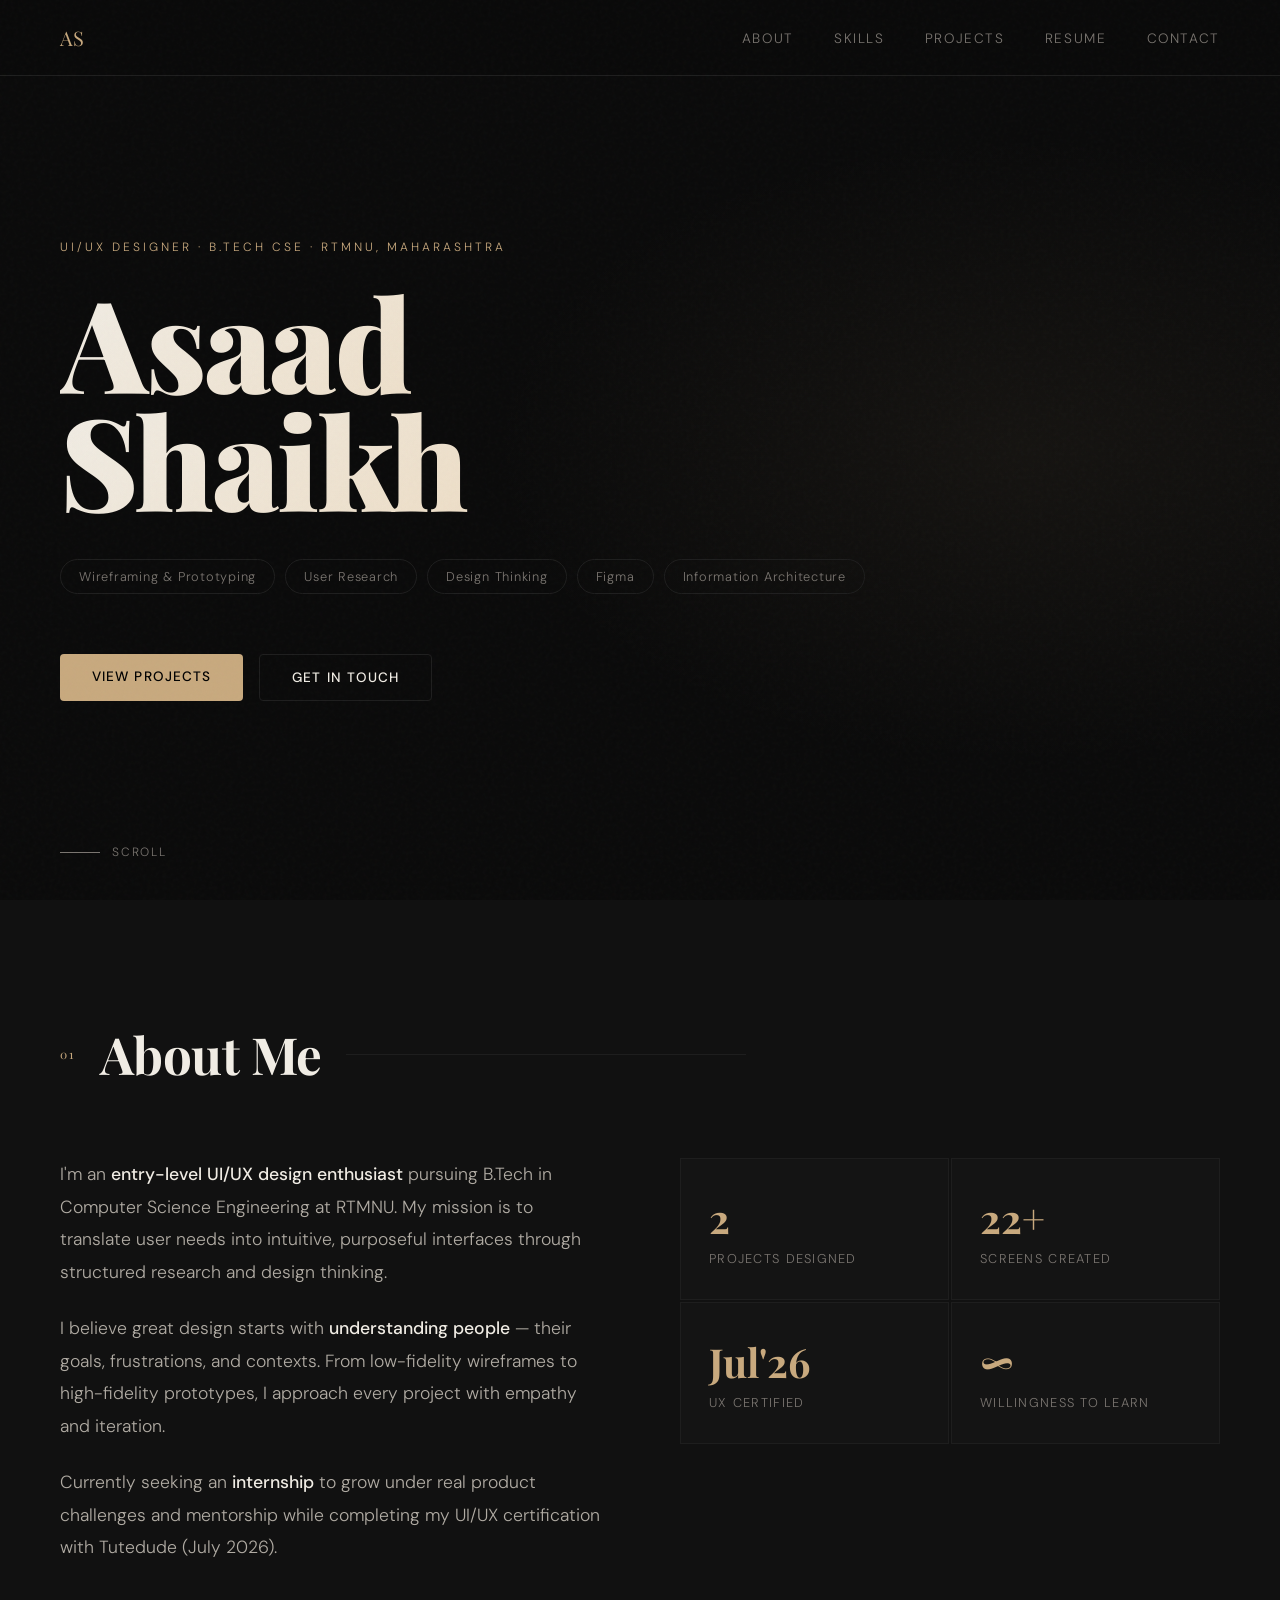
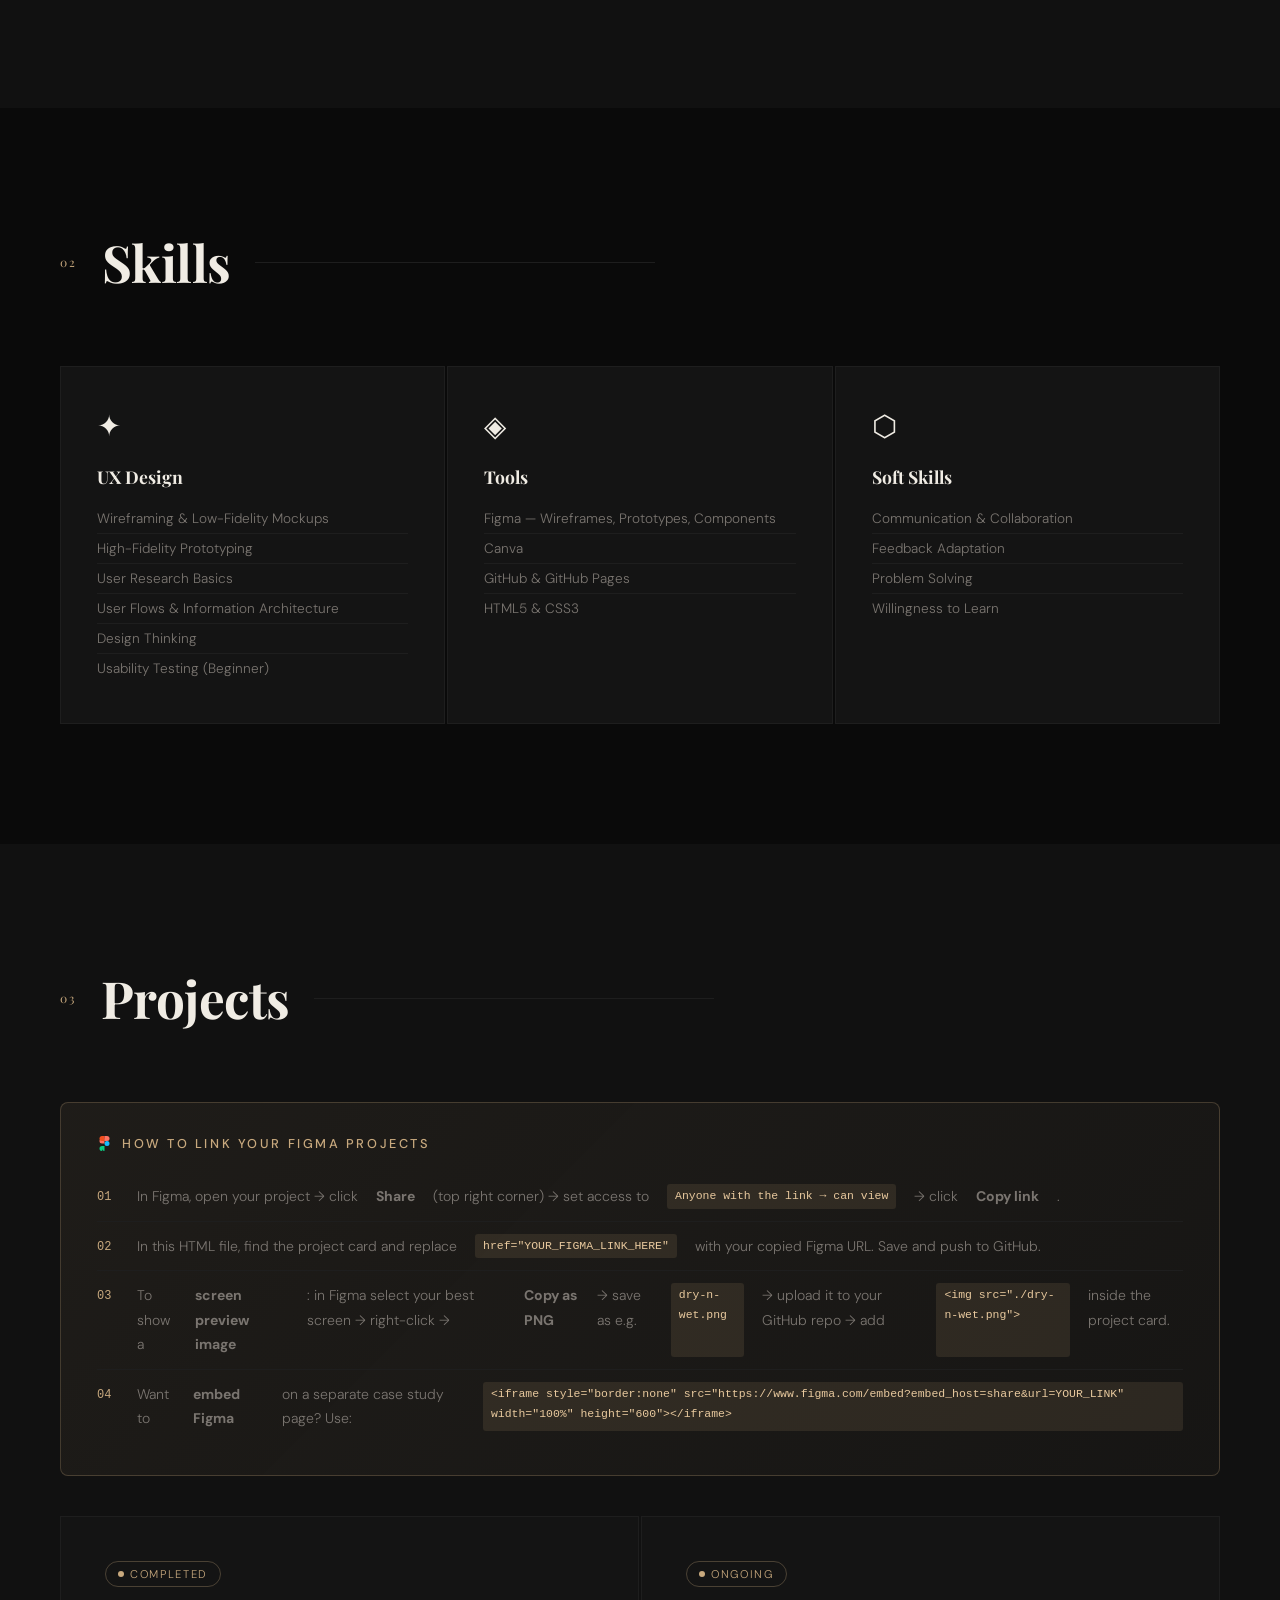
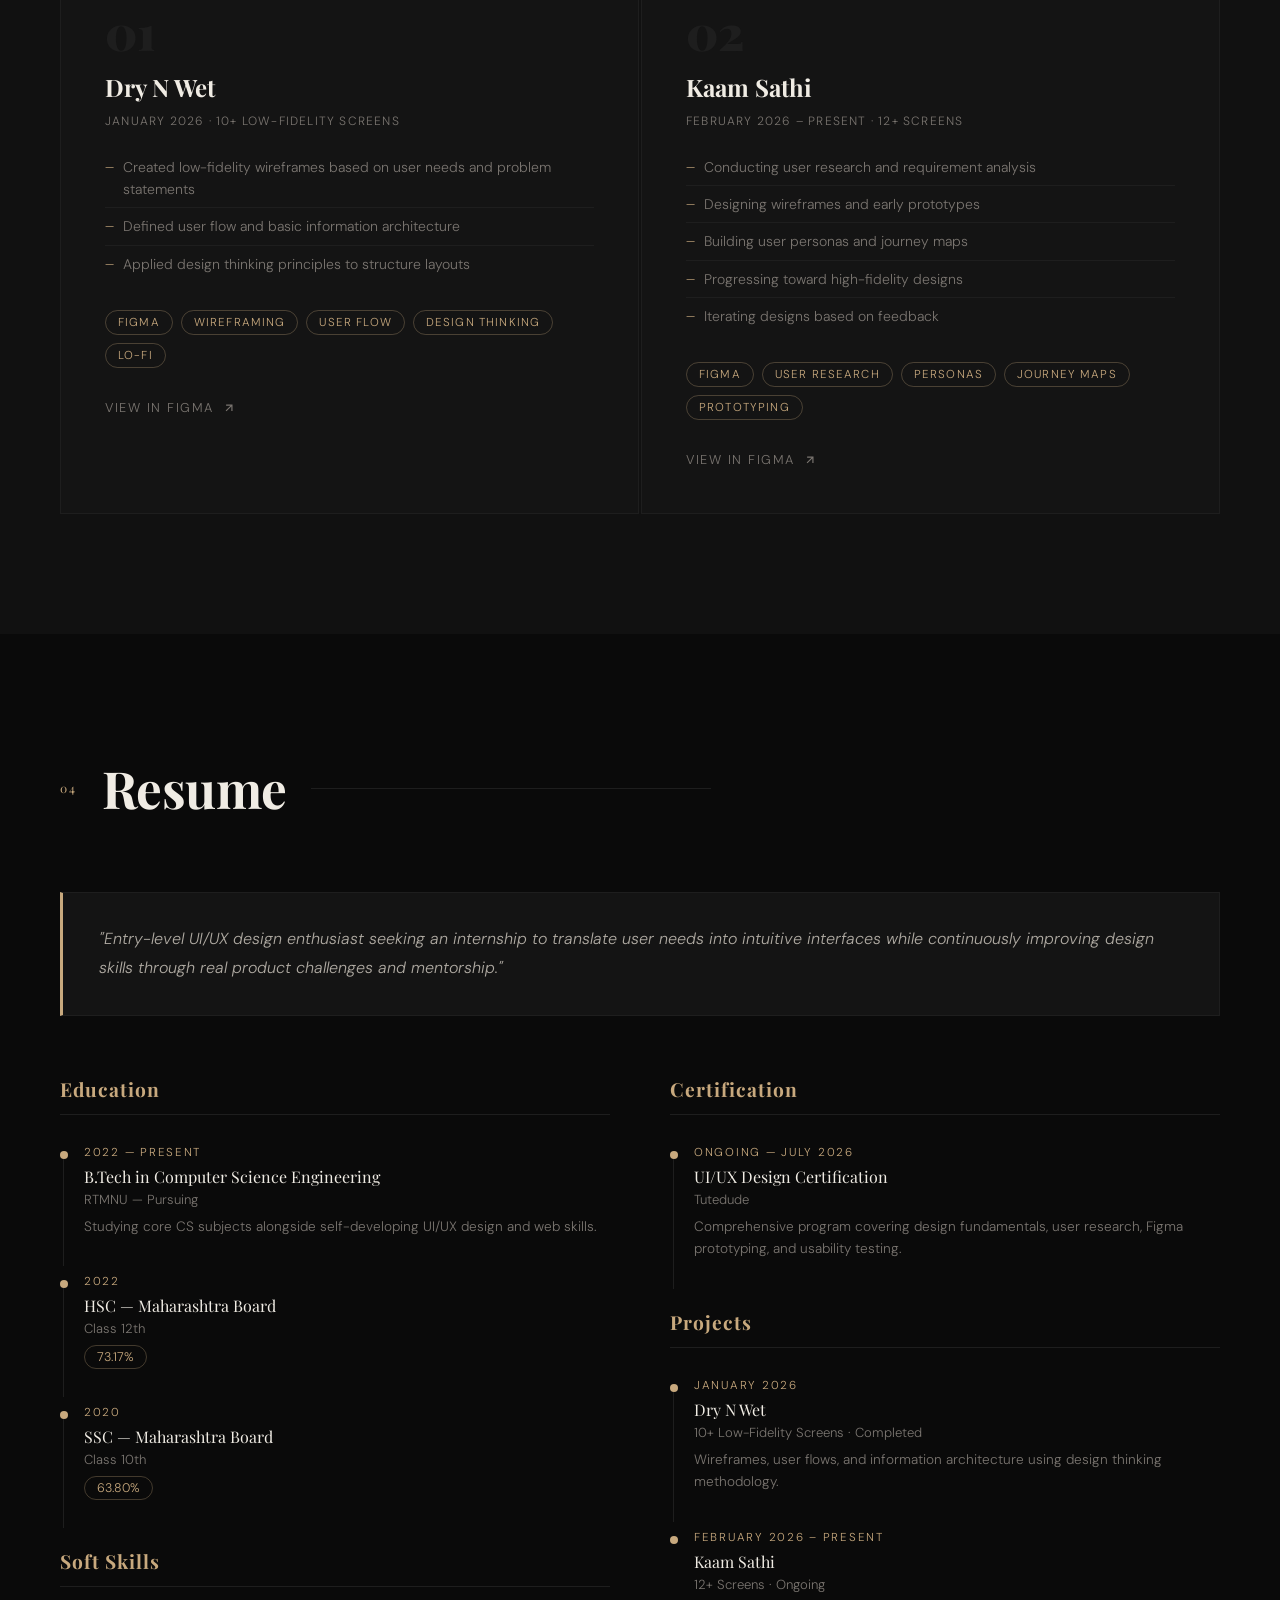
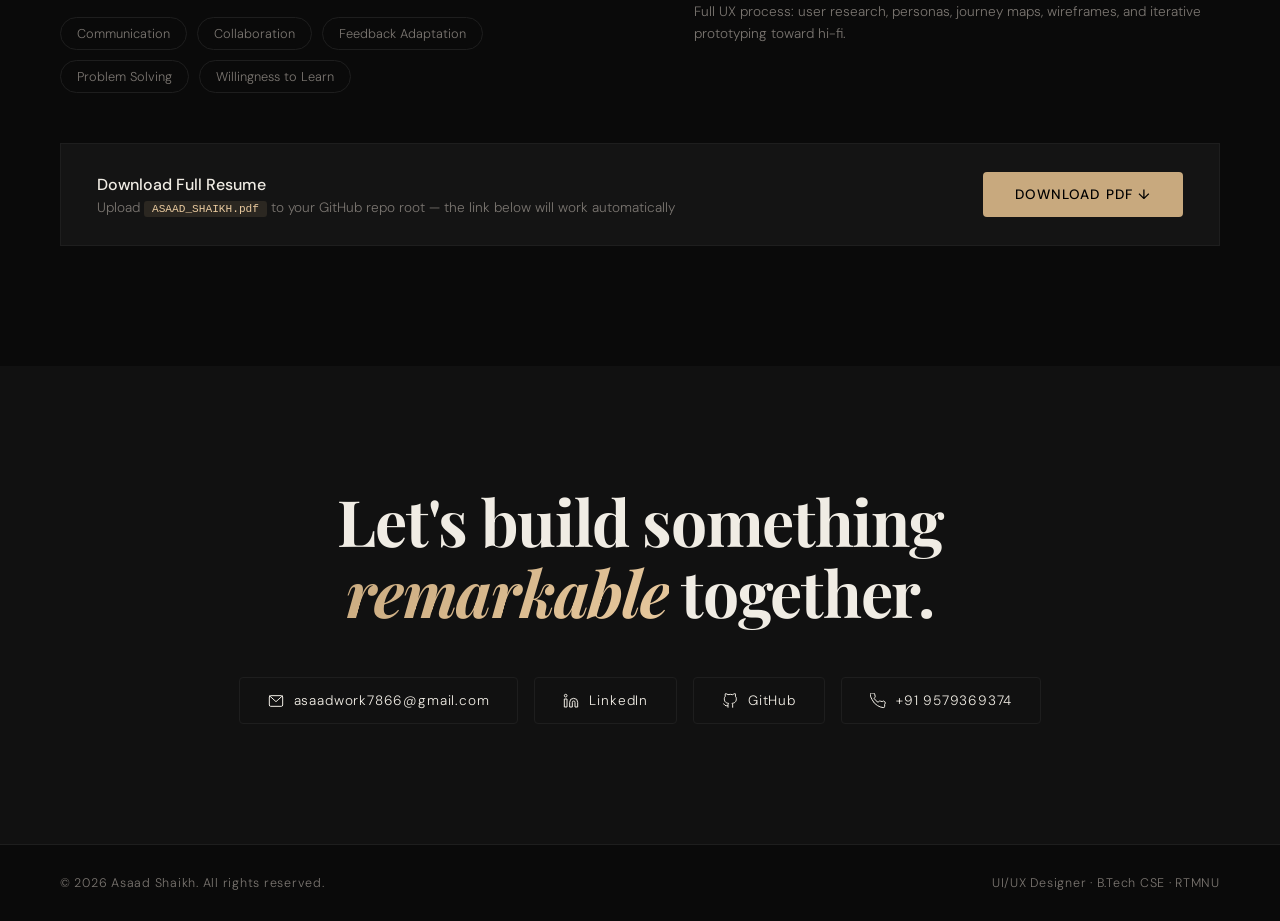
==== index.html @ cdf730a7 "Add files via upload" ====
<!DOCTYPE html>
<html lang="en">
<head>
<meta charset="UTF-8">
<meta name="viewport" content="width=device-width, initial-scale=1.0">
<title>Asaad Shaikh — UI/UX Designer</title>
<link href="https://fonts.googleapis.com/css2?family=Playfair+Display:wght@400;700;900&family=DM+Sans:wght@300;400;500&display=swap" rel="stylesheet">
<style>
  :root {
    --bg: #0a0a0a;
    --surface: #111111;
    --border: #1e1e1e;
    --accent: #c8a97e;
    --accent2: #e8c99e;
    --text: #f0ece4;
    --muted: #7a7570;
    --card: #141414;
  }
  *, *::before, *::after { margin: 0; padding: 0; box-sizing: border-box; }
  html { scroll-behavior: smooth; }
  body { background: var(--bg); color: var(--text); font-family: 'DM Sans', sans-serif; font-weight: 300; overflow-x: hidden; }
  body::before { content: ''; position: fixed; inset: 0; background-image: url("data:image/svg+xml,%3Csvg viewBox='0 0 256 256' xmlns='http://www.w3.org/2000/svg'%3E%3Cfilter id='noise'%3E%3CfeTurbulence type='fractalNoise' baseFrequency='0.9' numOctaves='4' stitchTiles='stitch'/%3E%3C/filter%3E%3Crect width='100%25' height='100%25' filter='url(%23noise)' opacity='0.04'/%3E%3C/svg%3E"); pointer-events: none; z-index: 9999; opacity: 0.6; }

  nav { position: fixed; top: 0; width: 100%; z-index: 100; padding: 24px 60px; display: flex; justify-content: space-between; align-items: center; background: rgba(10,10,10,0.85); backdrop-filter: blur(20px); border-bottom: 1px solid var(--border); }
  .logo { font-family: 'Playfair Display', serif; font-size: 1.25rem; letter-spacing: 0.02em; color: var(--accent); }
  .nav-links { display: flex; gap: 40px; list-style: none; }
  .nav-links a { color: var(--muted); text-decoration: none; font-size: 0.85rem; letter-spacing: 0.12em; text-transform: uppercase; transition: color 0.3s; }
  .nav-links a:hover { color: var(--accent); }

  #hero { min-height: 100vh; display: flex; flex-direction: column; justify-content: center; padding: 120px 60px 80px; position: relative; overflow: hidden; }
  .hero-bg { position: absolute; inset: 0; background: radial-gradient(ellipse 60% 50% at 80% 50%, rgba(200,169,126,0.06) 0%, transparent 70%); }
  .hero-label { font-size: 0.75rem; letter-spacing: 0.25em; text-transform: uppercase; color: var(--accent); margin-bottom: 28px; opacity: 0; animation: fadeUp 0.8s 0.2s forwards; }
  .hero-name { font-family: 'Playfair Display', serif; font-size: clamp(4rem, 10vw, 9rem); font-weight: 900; line-height: 0.92; letter-spacing: -0.02em; margin-bottom: 40px; opacity: 0; animation: fadeUp 0.8s 0.4s forwards; }
  .hero-name span { display: block; background: linear-gradient(135deg, var(--text) 0%, var(--accent2) 100%); -webkit-background-clip: text; -webkit-text-fill-color: transparent; }
  .hero-roles { display: flex; flex-wrap: wrap; gap: 10px; margin-bottom: 60px; opacity: 0; animation: fadeUp 0.8s 0.6s forwards; }
  .role-tag { padding: 8px 18px; border: 1px solid var(--border); border-radius: 100px; font-size: 0.8rem; letter-spacing: 0.06em; color: var(--muted); transition: all 0.3s; cursor: default; }
  .role-tag:hover { border-color: var(--accent); color: var(--accent); }
  .hero-cta { display: flex; gap: 16px; flex-wrap: wrap; opacity: 0; animation: fadeUp 0.8s 0.8s forwards; }
  .btn-primary { padding: 14px 32px; background: var(--accent); color: #000; border: none; border-radius: 4px; font-family: 'DM Sans', sans-serif; font-size: 0.85rem; font-weight: 500; letter-spacing: 0.08em; text-transform: uppercase; text-decoration: none; cursor: pointer; transition: all 0.3s; display: inline-block; }
  .btn-primary:hover { background: var(--accent2); transform: translateY(-2px); }
  .btn-ghost { padding: 14px 32px; background: transparent; color: var(--text); border: 1px solid var(--border); border-radius: 4px; font-family: 'DM Sans', sans-serif; font-size: 0.85rem; font-weight: 500; letter-spacing: 0.08em; text-transform: uppercase; text-decoration: none; cursor: pointer; transition: all 0.3s; display: inline-block; }
  .btn-ghost:hover { border-color: var(--accent); color: var(--accent); transform: translateY(-2px); }
  .hero-scroll { position: absolute; bottom: 40px; left: 60px; display: flex; align-items: center; gap: 12px; font-size: 0.75rem; letter-spacing: 0.15em; text-transform: uppercase; color: var(--muted); opacity: 0; animation: fadeUp 0.8s 1.2s forwards; }
  .scroll-line { width: 40px; height: 1px; background: var(--muted); animation: expand 2s 1.5s infinite; }

  section { padding: 120px 60px; }
  .section-header { display: flex; align-items: center; gap: 24px; margin-bottom: 70px; }
  .section-num { font-family: 'Playfair Display', serif; font-size: 0.75rem; color: var(--accent); letter-spacing: 0.2em; }
  .section-title { font-family: 'Playfair Display', serif; font-size: clamp(2rem, 4vw, 3.5rem); font-weight: 700; letter-spacing: -0.01em; }
  .section-line { flex: 1; height: 1px; background: var(--border); max-width: 400px; }

  #about { background: var(--surface); }
  .about-grid { display: grid; grid-template-columns: 1fr 1fr; gap: 80px; align-items: start; }
  .about-text p { font-size: 1.1rem; line-height: 1.85; color: #b0aba3; margin-bottom: 24px; }
  .about-text p strong { color: var(--text); font-weight: 500; }
  .about-stats { display: grid; grid-template-columns: 1fr 1fr; gap: 2px; }
  .stat-card { background: var(--card); border: 1px solid var(--border); padding: 32px 28px; transition: border-color 0.3s; }
  .stat-card:hover { border-color: var(--accent); }
  .stat-num { font-family: 'Playfair Display', serif; font-size: 2.5rem; color: var(--accent); font-weight: 700; }
  .stat-label { font-size: 0.8rem; color: var(--muted); letter-spacing: 0.1em; text-transform: uppercase; margin-top: 6px; }

  #skills { background: var(--bg); }
  .skills-grid { display: grid; grid-template-columns: repeat(3, 1fr); gap: 2px; }
  .skill-group { background: var(--card); border: 1px solid var(--border); padding: 40px 36px; transition: all 0.4s; position: relative; overflow: hidden; }
  .skill-group::before { content: ''; position: absolute; top: 0; left: 0; width: 3px; height: 0; background: var(--accent); transition: height 0.4s; }
  .skill-group:hover::before { height: 100%; }
  .skill-group:hover { transform: translateY(-4px); }
  .skill-icon { font-size: 1.8rem; margin-bottom: 20px; }
  .skill-group h3 { font-family: 'Playfair Display', serif; font-size: 1.1rem; margin-bottom: 16px; color: var(--text); }
  .skill-list { list-style: none; }
  .skill-list li { font-size: 0.85rem; color: var(--muted); padding: 6px 0; border-bottom: 1px solid var(--border); transition: color 0.3s; }
  .skill-list li:last-child { border-bottom: none; }
  .skill-group:hover .skill-list li { color: #9a9490; }

  #projects { background: var(--surface); }
  .projects-grid { display: grid; grid-template-columns: repeat(2, 1fr); gap: 2px; }
  .project-card { background: var(--card); border: 1px solid var(--border); padding: 44px; transition: all 0.4s; position: relative; }
  .project-card:hover { border-color: var(--accent); transform: translateY(-6px); }
  .project-badge { display: inline-flex; align-items: center; gap: 6px; font-size: 0.7rem; letter-spacing: 0.15em; text-transform: uppercase; color: var(--accent); border: 1px solid rgba(200,169,126,0.3); padding: 5px 12px; border-radius: 100px; margin-bottom: 20px; }
  .project-badge .dot { width: 6px; height: 6px; border-radius: 50%; background: var(--accent); }
  .project-badge.ongoing .dot { animation: pulse 1.5s infinite; }
  .project-num { font-family: 'Playfair Display', serif; font-size: 3rem; color: var(--border); font-weight: 900; line-height: 1; margin-bottom: 16px; transition: color 0.4s; }
  .project-card:hover .project-num { color: var(--accent); opacity: 0.25; }
  .project-card h3 { font-family: 'Playfair Display', serif; font-size: 1.5rem; margin-bottom: 10px; }
  .project-date { font-size: 0.75rem; color: var(--muted); letter-spacing: 0.1em; margin-bottom: 20px; text-transform: uppercase; }
  .project-card ul { list-style: none; margin-bottom: 28px; }
  .project-card ul li { font-size: 0.875rem; color: var(--muted); padding: 7px 0 7px 18px; border-bottom: 1px solid var(--border); line-height: 1.6; position: relative; }
  .project-card ul li::before { content: '—'; position: absolute; left: 0; color: var(--accent); font-size: 0.7rem; top: 10px; }
  .project-card ul li:last-child { border-bottom: none; }
  .project-tags { display: flex; flex-wrap: wrap; gap: 8px; margin-bottom: 28px; }
  .tag { font-size: 0.72rem; letter-spacing: 0.1em; text-transform: uppercase; color: var(--accent); border: 1px solid rgba(200,169,126,0.3); padding: 4px 12px; border-radius: 100px; }
  .project-link { display: inline-flex; align-items: center; gap: 8px; font-size: 0.8rem; letter-spacing: 0.12em; text-transform: uppercase; color: var(--muted); text-decoration: none; transition: color 0.3s; }
  .project-link:hover { color: var(--accent); }
  .project-link:hover svg { transform: translateX(4px) translateY(-4px); }
  .project-link svg { transition: transform 0.3s; }

  /* FIGMA GUIDE */
  .figma-guide { background: linear-gradient(135deg, rgba(200,169,126,0.08), rgba(200,169,126,0.03)); border: 1px solid rgba(200,169,126,0.25); border-radius: 8px; padding: 32px 36px; margin-bottom: 40px; }
  .figma-guide-title { display: flex; align-items: center; gap: 10px; font-size: 0.8rem; letter-spacing: 0.2em; text-transform: uppercase; color: var(--accent); margin-bottom: 20px; font-weight: 500; }
  .figma-guide-steps { list-style: none; counter-reset: steps; }
  .figma-guide-steps li { counter-increment: steps; display: flex; gap: 18px; font-size: 0.875rem; color: var(--muted); line-height: 1.75; padding: 12px 0; border-bottom: 1px solid var(--border); }
  .figma-guide-steps li:last-child { border-bottom: none; }
  .figma-guide-steps li::before { content: "0" counter(steps); color: var(--accent); font-size: 0.75rem; font-weight: 500; min-width: 22px; padding-top: 3px; font-family: monospace; flex-shrink: 0; }
  code { background: rgba(200,169,126,0.12); color: var(--accent2); padding: 2px 8px; border-radius: 3px; font-size: 0.82em; font-family: monospace; }

  #resume { background: var(--bg); }
  .objective-box { background: var(--card); border: 1px solid var(--border); border-left: 3px solid var(--accent); padding: 32px 36px; margin-bottom: 60px; }
  .objective-box p { font-size: 1rem; color: #b0aba3; line-height: 1.8; font-style: italic; }
  .resume-container { display: grid; grid-template-columns: 1fr 1fr; gap: 60px; }
  .resume-col h3 { font-family: 'Playfair Display', serif; font-size: 1.2rem; color: var(--accent); margin-bottom: 30px; padding-bottom: 12px; border-bottom: 1px solid var(--border); letter-spacing: 0.05em; }
  .timeline-item { position: relative; padding-left: 24px; margin-bottom: 36px; }
  .timeline-item::before { content: ''; position: absolute; left: 0; top: 6px; width: 8px; height: 8px; border-radius: 50%; background: var(--accent); }
  .timeline-item::after { content: ''; position: absolute; left: 3px; top: 14px; width: 1px; height: calc(100% + 14px); background: var(--border); }
  .timeline-item:last-child::after { display: none; }
  .timeline-date { font-size: 0.72rem; letter-spacing: 0.15em; text-transform: uppercase; color: var(--accent); margin-bottom: 6px; }
  .timeline-title { font-family: 'Playfair Display', serif; font-size: 1rem; margin-bottom: 4px; }
  .timeline-sub { font-size: 0.82rem; color: var(--muted); margin-bottom: 8px; }
  .timeline-desc { font-size: 0.85rem; color: #7a7570; line-height: 1.65; }
  .timeline-pct { display: inline-block; font-size: 0.78rem; color: var(--accent); border: 1px solid rgba(200,169,126,0.3); padding: 3px 12px; border-radius: 100px; }
  .soft-skills { display: flex; flex-wrap: wrap; gap: 10px; margin-top: 20px; }
  .soft-pill { padding: 7px 16px; border: 1px solid var(--border); border-radius: 100px; font-size: 0.8rem; color: var(--muted); transition: all 0.3s; }
  .soft-pill:hover { border-color: var(--accent); color: var(--accent); }
  .resume-download { margin-top: 50px; padding: 28px 36px; background: var(--card); border: 1px solid var(--border); display: flex; align-items: center; justify-content: space-between; gap: 24px; transition: border-color 0.3s; }
  .resume-download:hover { border-color: var(--accent); }
  .resume-download p { font-size: 0.85rem; color: var(--muted); }
  .resume-download strong { display: block; font-size: 1rem; color: var(--text); margin-bottom: 4px; font-weight: 500; }

  #contact { background: var(--surface); text-align: center; padding: 120px 60px; }
  .contact-intro { font-family: 'Playfair Display', serif; font-size: clamp(2.5rem, 5vw, 5rem); font-weight: 700; line-height: 1.1; max-width: 800px; margin: 0 auto 50px; letter-spacing: -0.02em; }
  .contact-intro em { font-style: italic; background: linear-gradient(135deg, var(--accent), var(--accent2)); -webkit-background-clip: text; -webkit-text-fill-color: transparent; }
  .contact-links { display: flex; justify-content: center; gap: 16px; flex-wrap: wrap; }
  .contact-link { display: flex; align-items: center; gap: 10px; padding: 14px 28px; border: 1px solid var(--border); border-radius: 4px; color: var(--text); text-decoration: none; font-size: 0.85rem; letter-spacing: 0.06em; transition: all 0.3s; }
  .contact-link:hover { border-color: var(--accent); color: var(--accent); transform: translateY(-2px); }

  footer { padding: 30px 60px; border-top: 1px solid var(--border); display: flex; justify-content: space-between; align-items: center; font-size: 0.78rem; color: var(--muted); letter-spacing: 0.06em; }

  @keyframes fadeUp { from { opacity: 0; transform: translateY(30px); } to { opacity: 1; transform: translateY(0); } }
  @keyframes expand { 0%, 100% { width: 40px; } 50% { width: 70px; } }
  @keyframes pulse { 0%, 100% { opacity: 1; transform: scale(1); } 50% { opacity: 0.4; transform: scale(0.8); } }
  .reveal { opacity: 0; transform: translateY(40px); transition: opacity 0.7s ease, transform 0.7s ease; }
  .reveal.visible { opacity: 1; transform: translateY(0); }

  @media (max-width: 900px) {
    nav { padding: 20px 24px; } .nav-links { display: none; }
    section { padding: 80px 24px; } #hero { padding: 100px 24px 60px; }
    .about-grid, .resume-container { grid-template-columns: 1fr; gap: 40px; }
    .skills-grid, .projects-grid { grid-template-columns: 1fr; }
    footer { flex-direction: column; gap: 12px; text-align: center; }
    .hero-scroll { left: 24px; }
  }
</style>
</head>
<body>

<nav>
  <div class="logo">AS</div>
  <ul class="nav-links">
    <li><a href="#about">About</a></li>
    <li><a href="#skills">Skills</a></li>
    <li><a href="#projects">Projects</a></li>
    <li><a href="#resume">Resume</a></li>
    <li><a href="#contact">Contact</a></li>
  </ul>
</nav>

<section id="hero">
  <div class="hero-bg"></div>
  <div class="hero-label">UI/UX Designer · B.Tech CSE · RTMNU, Maharashtra</div>
  <h1 class="hero-name">
    <span>Asaad</span>
    <span>Shaikh</span>
  </h1>
  <div class="hero-roles">
    <span class="role-tag">Wireframing & Prototyping</span>
    <span class="role-tag">User Research</span>
    <span class="role-tag">Design Thinking</span>
    <span class="role-tag">Figma</span>
    <span class="role-tag">Information Architecture</span>
  </div>
  <div class="hero-cta">
    <a href="#projects" class="btn-primary">View Projects</a>
    <a href="#contact" class="btn-ghost">Get In Touch</a>
  </div>
  <div class="hero-scroll"><div class="scroll-line"></div><span>Scroll</span></div>
</section>

<section id="about">
  <div class="section-header reveal">
    <span class="section-num">01</span>
    <h2 class="section-title">About Me</h2>
    <div class="section-line"></div>
  </div>
  <div class="about-grid">
    <div class="about-text reveal">
      <p>I'm an <strong>entry-level UI/UX design enthusiast</strong> pursuing B.Tech in Computer Science Engineering at RTMNU. My mission is to translate user needs into intuitive, purposeful interfaces through structured research and design thinking.</p>
      <p>I believe great design starts with <strong>understanding people</strong> — their goals, frustrations, and contexts. From low-fidelity wireframes to high-fidelity prototypes, I approach every project with empathy and iteration.</p>
      <p>Currently seeking an <strong>internship</strong> to grow under real product challenges and mentorship while completing my UI/UX certification with Tutedude (July 2026).</p>
    </div>
    <div class="about-stats reveal">
      <div class="stat-card"><div class="stat-num">2</div><div class="stat-label">Projects Designed</div></div>
      <div class="stat-card"><div class="stat-num">22+</div><div class="stat-label">Screens Created</div></div>
      <div class="stat-card"><div class="stat-num">Jul'26</div><div class="stat-label">UX Certified</div></div>
      <div class="stat-card"><div class="stat-num">∞</div><div class="stat-label">Willingness to Learn</div></div>
    </div>
  </div>
</section>

<section id="skills">
  <div class="section-header reveal">
    <span class="section-num">02</span>
    <h2 class="section-title">Skills</h2>
    <div class="section-line"></div>
  </div>
  <div class="skills-grid">
    <div class="skill-group reveal">
      <div class="skill-icon">✦</div>
      <h3>UX Design</h3>
      <ul class="skill-list">
        <li>Wireframing & Low-Fidelity Mockups</li>
        <li>High-Fidelity Prototyping</li>
        <li>User Research Basics</li>
        <li>User Flows & Information Architecture</li>
        <li>Design Thinking</li>
        <li>Usability Testing (Beginner)</li>
      </ul>
    </div>
    <div class="skill-group reveal">
      <div class="skill-icon">◈</div>
      <h3>Tools</h3>
      <ul class="skill-list">
        <li>Figma — Wireframes, Prototypes, Components</li>
        <li>Canva</li>
        <li>GitHub & GitHub Pages</li>
        <li>HTML5 & CSS3</li>
      </ul>
    </div>
    <div class="skill-group reveal">
      <div class="skill-icon">⬡</div>
      <h3>Soft Skills</h3>
      <ul class="skill-list">
        <li>Communication & Collaboration</li>
        <li>Feedback Adaptation</li>
        <li>Problem Solving</li>
        <li>Willingness to Learn</li>
      </ul>
    </div>
  </div>
</section>

<section id="projects">
  <div class="section-header reveal">
    <span class="section-num">03</span>
    <h2 class="section-title">Projects</h2>
    <div class="section-line"></div>
  </div>

  <div class="figma-guide reveal">
    <div class="figma-guide-title">
      <svg width="15" height="15" viewBox="0 0 38 57" fill="none"><path d="M19 28.5A9.5 9.5 0 1028.5 19 9.5 9.5 0 0019 28.5z" fill="#1ABCFE"/><path d="M9.5 47.5A9.5 9.5 0 0019 57V38H9.5a9.5 9.5 0 000 19z" fill="#0ACF83"/><path d="M0 19a9.5 9.5 0 009.5 9.5H19V9.5H9.5A9.5 9.5 0 000 19z" fill="#FF7262"/><path d="M9.5 0A9.5 9.5 0 009.5 19H19V0H9.5z" fill="#F24E1E"/><path d="M19 0h9.5a9.5 9.5 0 010 19H19V0z" fill="#FF7262"/></svg>
      How to Link Your Figma Projects
    </div>
    <ol class="figma-guide-steps">
      <li>In Figma, open your project → click <strong>Share</strong> (top right corner) → set access to <code>Anyone with the link → can view</code> → click <strong>Copy link</strong>.</li>
      <li>In this HTML file, find the project card and replace <code>href="YOUR_FIGMA_LINK_HERE"</code> with your copied Figma URL. Save and push to GitHub.</li>
      <li>To show a <strong>screen preview image</strong>: in Figma select your best screen → right-click → <strong>Copy as PNG</strong> → save as e.g. <code>dry-n-wet.png</code> → upload it to your GitHub repo → add <code>&lt;img src="./dry-n-wet.png"&gt;</code> inside the project card.</li>
      <li>Want to <strong>embed Figma</strong> on a separate case study page? Use: <code>&lt;iframe style="border:none" src="https://www.figma.com/embed?embed_host=share&amp;url=YOUR_LINK" width="100%" height="600"&gt;&lt;/iframe&gt;</code></li>
    </ol>
  </div>

  <div class="projects-grid">
    <div class="project-card reveal">
      <div class="project-badge"><span class="dot"></span>Completed</div>
      <div class="project-num">01</div>
      <h3>Dry N Wet</h3>
      <div class="project-date">January 2026 · 10+ Low-Fidelity Screens</div>
      <ul>
        <li>Created low-fidelity wireframes based on user needs and problem statements</li>
        <li>Defined user flow and basic information architecture</li>
        <li>Applied design thinking principles to structure layouts</li>
      </ul>
      <div class="project-tags">
        <span class="tag">Figma</span>
        <span class="tag">Wireframing</span>
        <span class="tag">User Flow</span>
        <span class="tag">Design Thinking</span>
        <span class="tag">Lo-Fi</span>
      </div>
      <!-- 📌 STEP: Replace href below with your Figma share link -->
      <a href="YOUR_FIGMA_LINK_HERE" target="_blank" class="project-link">
        View in Figma
        <svg width="14" height="14" viewBox="0 0 24 24" fill="none" stroke="currentColor" stroke-width="2"><path d="M7 17L17 7M7 7h10v10"/></svg>
      </a>
    </div>

    <div class="project-card reveal">
      <div class="project-badge ongoing"><span class="dot"></span>Ongoing</div>
      <div class="project-num">02</div>
      <h3>Kaam Sathi</h3>
      <div class="project-date">February 2026 – Present · 12+ Screens</div>
      <ul>
        <li>Conducting user research and requirement analysis</li>
        <li>Designing wireframes and early prototypes</li>
        <li>Building user personas and journey maps</li>
        <li>Progressing toward high-fidelity designs</li>
        <li>Iterating designs based on feedback</li>
      </ul>
      <div class="project-tags">
        <span class="tag">Figma</span>
        <span class="tag">User Research</span>
        <span class="tag">Personas</span>
        <span class="tag">Journey Maps</span>
        <span class="tag">Prototyping</span>
      </div>
      <!-- 📌 STEP: Replace href below with your Figma share link -->
      <a href="YOUR_FIGMA_LINK_HERE" target="_blank" class="project-link">
        View in Figma
        <svg width="14" height="14" viewBox="0 0 24 24" fill="none" stroke="currentColor" stroke-width="2"><path d="M7 17L17 7M7 7h10v10"/></svg>
      </a>
    </div>
  </div>
</section>

<section id="resume">
  <div class="section-header reveal">
    <span class="section-num">04</span>
    <h2 class="section-title">Resume</h2>
    <div class="section-line"></div>
  </div>

  <div class="objective-box reveal">
    <p>"Entry-level UI/UX design enthusiast seeking an internship to translate user needs into intuitive interfaces while continuously improving design skills through real product challenges and mentorship."</p>
  </div>

  <div class="resume-container">
    <div class="resume-col reveal">
      <h3>Education</h3>
      <div class="timeline-item">
        <div class="timeline-date">2022 — Present</div>
        <div class="timeline-title">B.Tech in Computer Science Engineering</div>
        <div class="timeline-sub">RTMNU — Pursuing</div>
        <div class="timeline-desc">Studying core CS subjects alongside self-developing UI/UX design and web skills.</div>
      </div>
      <div class="timeline-item">
        <div class="timeline-date">2022</div>
        <div class="timeline-title">HSC — Maharashtra Board</div>
        <div class="timeline-sub">Class 12th</div>
        <span class="timeline-pct">73.17%</span>
      </div>
      <div class="timeline-item">
        <div class="timeline-date">2020</div>
        <div class="timeline-title">SSC — Maharashtra Board</div>
        <div class="timeline-sub">Class 10th</div>
        <span class="timeline-pct">63.80%</span>
      </div>

      <h3 style="margin-top:48px;">Soft Skills</h3>
      <div class="soft-skills">
        <span class="soft-pill">Communication</span>
        <span class="soft-pill">Collaboration</span>
        <span class="soft-pill">Feedback Adaptation</span>
        <span class="soft-pill">Problem Solving</span>
        <span class="soft-pill">Willingness to Learn</span>
      </div>
    </div>

    <div class="resume-col reveal">
      <h3>Certification</h3>
      <div class="timeline-item">
        <div class="timeline-date">Ongoing — July 2026</div>
        <div class="timeline-title">UI/UX Design Certification</div>
        <div class="timeline-sub">Tutedude</div>
        <div class="timeline-desc">Comprehensive program covering design fundamentals, user research, Figma prototyping, and usability testing.</div>
      </div>

      <h3 style="margin-top:48px;">Projects</h3>
      <div class="timeline-item">
        <div class="timeline-date">January 2026</div>
        <div class="timeline-title">Dry N Wet</div>
        <div class="timeline-sub">10+ Low-Fidelity Screens · Completed</div>
        <div class="timeline-desc">Wireframes, user flows, and information architecture using design thinking methodology.</div>
      </div>
      <div class="timeline-item">
        <div class="timeline-date">February 2026 – Present</div>
        <div class="timeline-title">Kaam Sathi</div>
        <div class="timeline-sub">12+ Screens · Ongoing</div>
        <div class="timeline-desc">Full UX process: user research, personas, journey maps, wireframes, and iterative prototyping toward hi-fi.</div>
      </div>
    </div>
  </div>

  <!-- 📌 Upload ASAAD_SHAIKH.pdf to your GitHub repo root folder, then this link will work automatically -->
  <div class="resume-download reveal">
    <div>
      <strong>Download Full Resume</strong>
      <p>Upload <code>ASAAD_SHAIKH.pdf</code> to your GitHub repo root — the link below will work automatically</p>
    </div>
    <a href="./ASAAD_SHAIKH.pdf" class="btn-primary" download>Download PDF ↓</a>
  </div>
</section>

<section id="contact">
  <h2 class="contact-intro reveal">Let's build something <em>remarkable</em> together.</h2>
  <div class="contact-links reveal">
    <a href="mailto:asaadwork7866@gmail.com" class="contact-link">
      <svg width="16" height="16" viewBox="0 0 24 24" fill="none" stroke="currentColor" stroke-width="1.5"><rect x="2" y="4" width="20" height="16" rx="2"/><polyline points="22,4 12,13 2,4"/></svg>
      asaadwork7866@gmail.com
    </a>
    <a href="https://www.linkedin.com/in/asaad-shaikh-71597124a/" target="_blank" class="contact-link">
      <svg width="16" height="16" viewBox="0 0 24 24" fill="none" stroke="currentColor" stroke-width="1.5"><path d="M16 8a6 6 0 016 6v7h-4v-7a2 2 0 00-2-2 2 2 0 00-2 2v7h-4v-7a6 6 0 016-6zM2 9h4v12H2z"/><circle cx="4" cy="4" r="2"/></svg>
      LinkedIn
    </a>
    <a href="https://github.com/Asaad56" target="_blank" class="contact-link">
      <svg width="16" height="16" viewBox="0 0 24 24" fill="none" stroke="currentColor" stroke-width="1.5"><path d="M9 19c-5 1.5-5-2.5-7-3m14 6v-3.87a3.37 3.37 0 00-.94-2.61c3.14-.35 6.44-1.54 6.44-7A5.44 5.44 0 0020 4.77 5.07 5.07 0 0019.91 1S18.73.65 16 2.48a13.38 13.38 0 00-7 0C6.27.65 5.09 1 5.09 1A5.07 5.07 0 005 4.77a5.44 5.44 0 00-1.5 3.78c0 5.42 3.3 6.61 6.44 7A3.37 3.37 0 009 18.13V22"/></svg>
      GitHub
    </a>
    <a href="tel:+919579369374" class="contact-link">
      <svg width="16" height="16" viewBox="0 0 24 24" fill="none" stroke="currentColor" stroke-width="1.5"><path d="M22 16.92v3a2 2 0 01-2.18 2 19.79 19.79 0 01-8.63-3.07A19.5 19.5 0 013.07 9.81 19.79 19.79 0 01.01 1.18 2 2 0 012 0h3a2 2 0 012 1.72c.127.96.361 1.903.7 2.81a2 2 0 01-.45 2.11L6.09 7.91a16 16 0 006 6l1.27-1.27a2 2 0 012.11-.45c.907.339 1.85.573 2.81.7A2 2 0 0122 16.92z"/></svg>
      +91 9579369374
    </a>
  </div>
</section>

<footer>
  <span>© 2026 Asaad Shaikh. All rights reserved.</span>
  <span>UI/UX Designer · B.Tech CSE · RTMNU</span>
</footer>

<script>
  const observer = new IntersectionObserver((entries) => {
    entries.forEach((entry, i) => {
      if (entry.isIntersecting) {
        setTimeout(() => entry.target.classList.add('visible'), i * 80);
        observer.unobserve(entry.target);
      }
    });
  }, { threshold: 0.1 });
  document.querySelectorAll('.reveal').forEach(el => observer.observe(el));

  const sections = document.querySelectorAll('section[id]');
  const navLinks = document.querySelectorAll('.nav-links a');
  window.addEventListener('scroll', () => {
    let current = '';
    sections.forEach(s => { if (window.scrollY >= s.offsetTop - 200) current = s.getAttribute('id'); });
    navLinks.forEach(a => { a.style.color = a.getAttribute('href') === '#' + current ? 'var(--accent)' : ''; });
  });
</script>
</body>
</html>
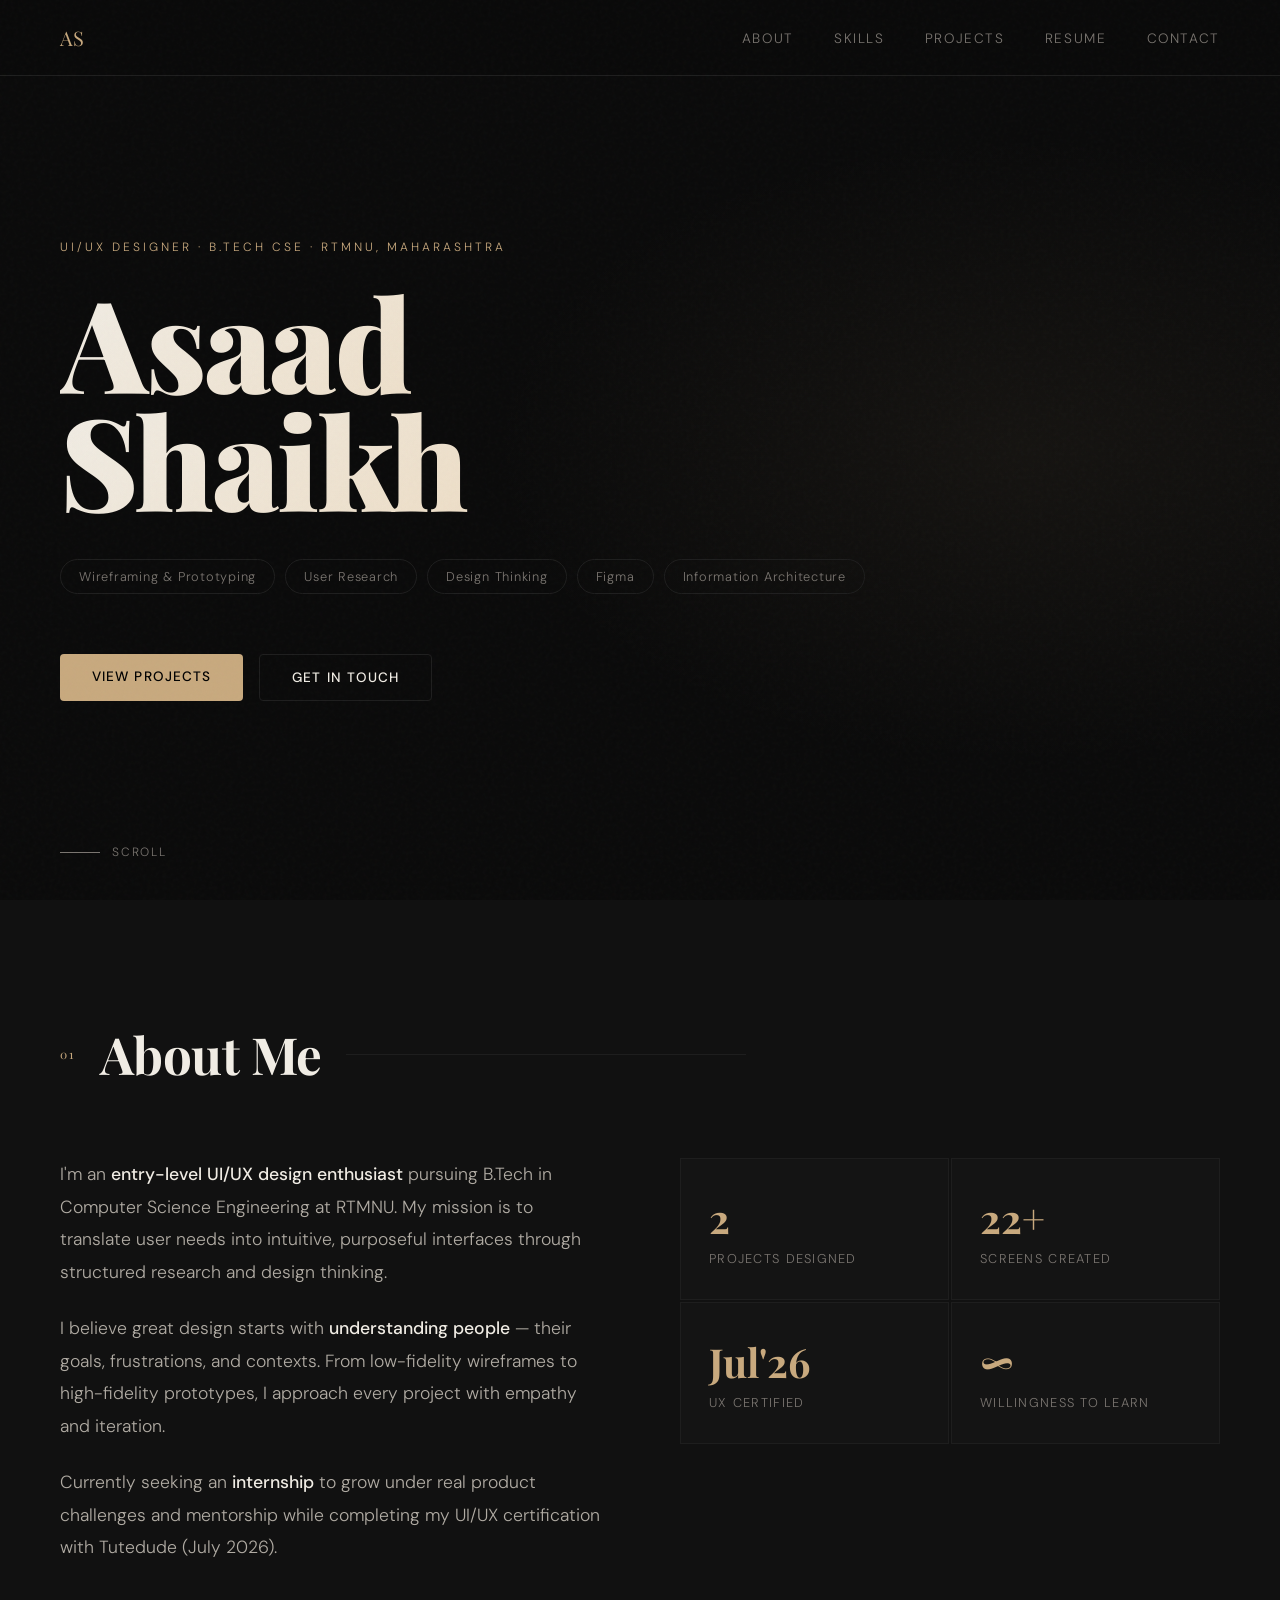
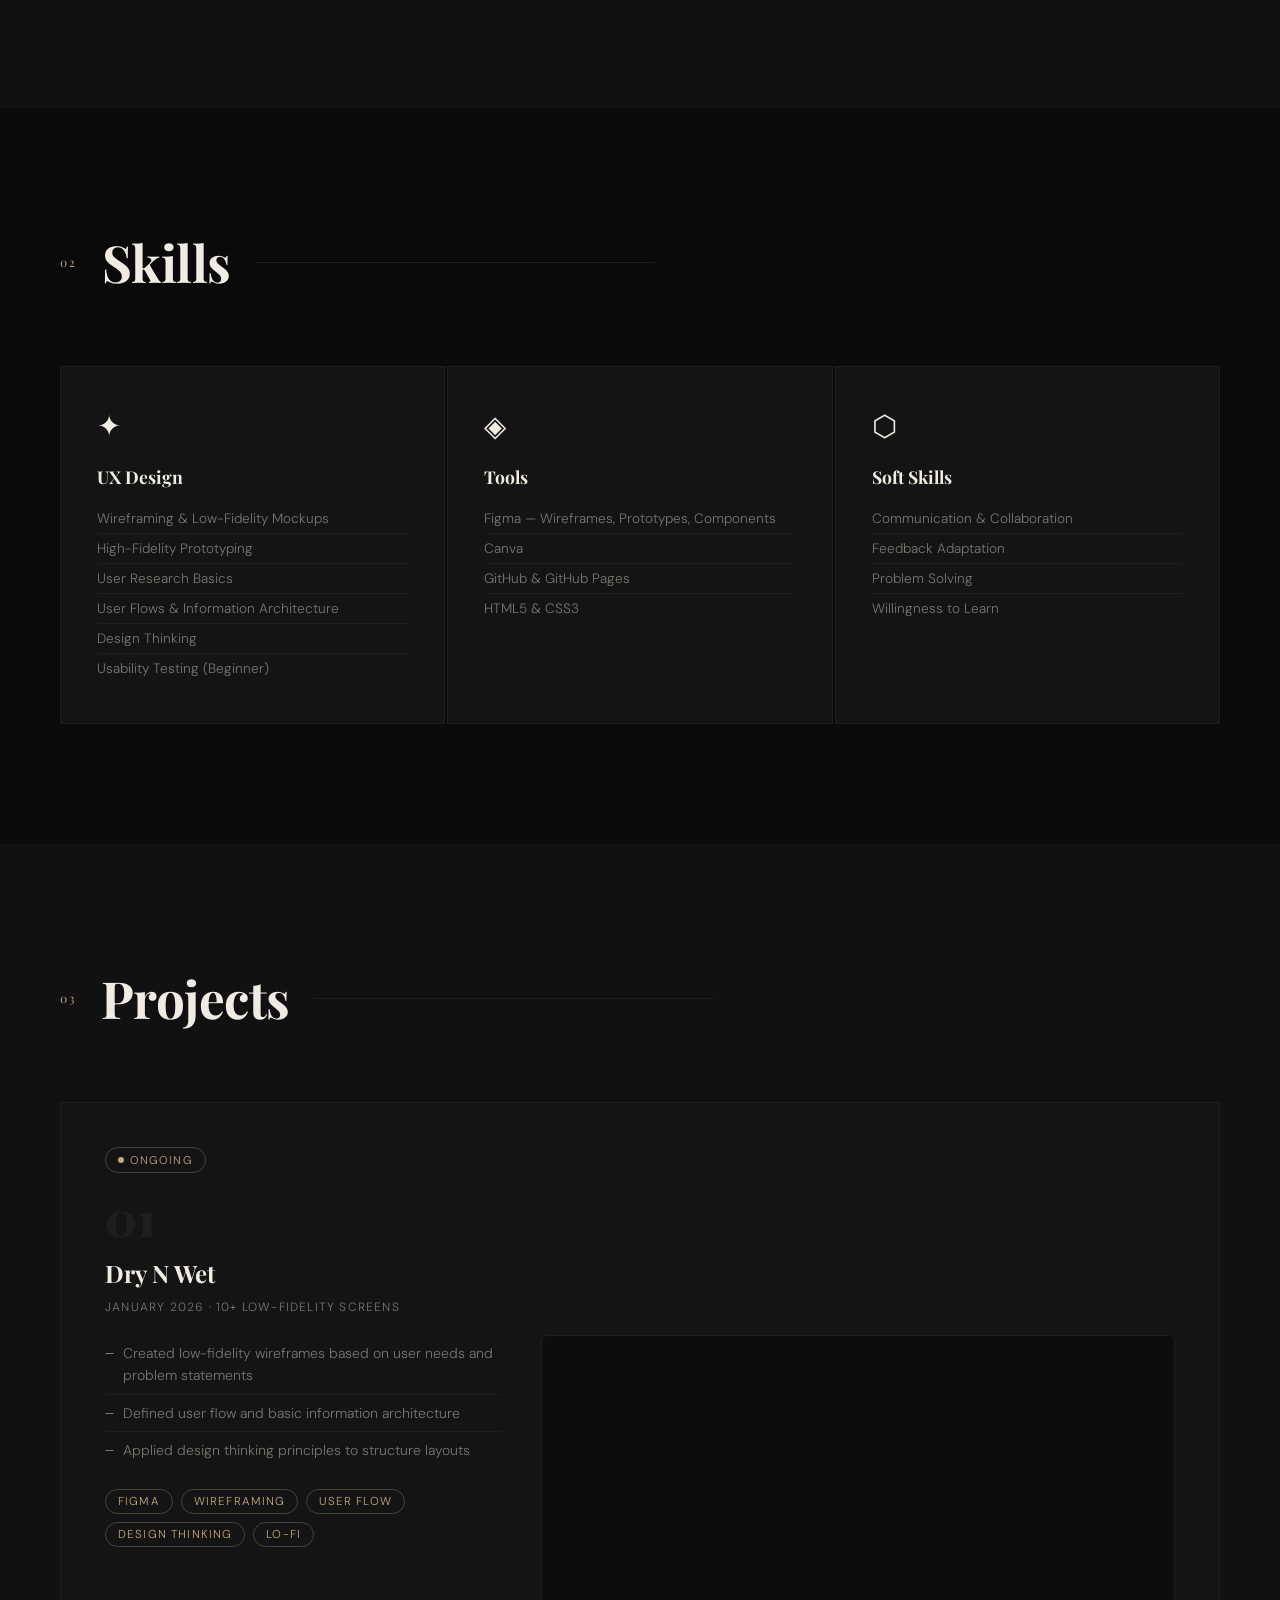
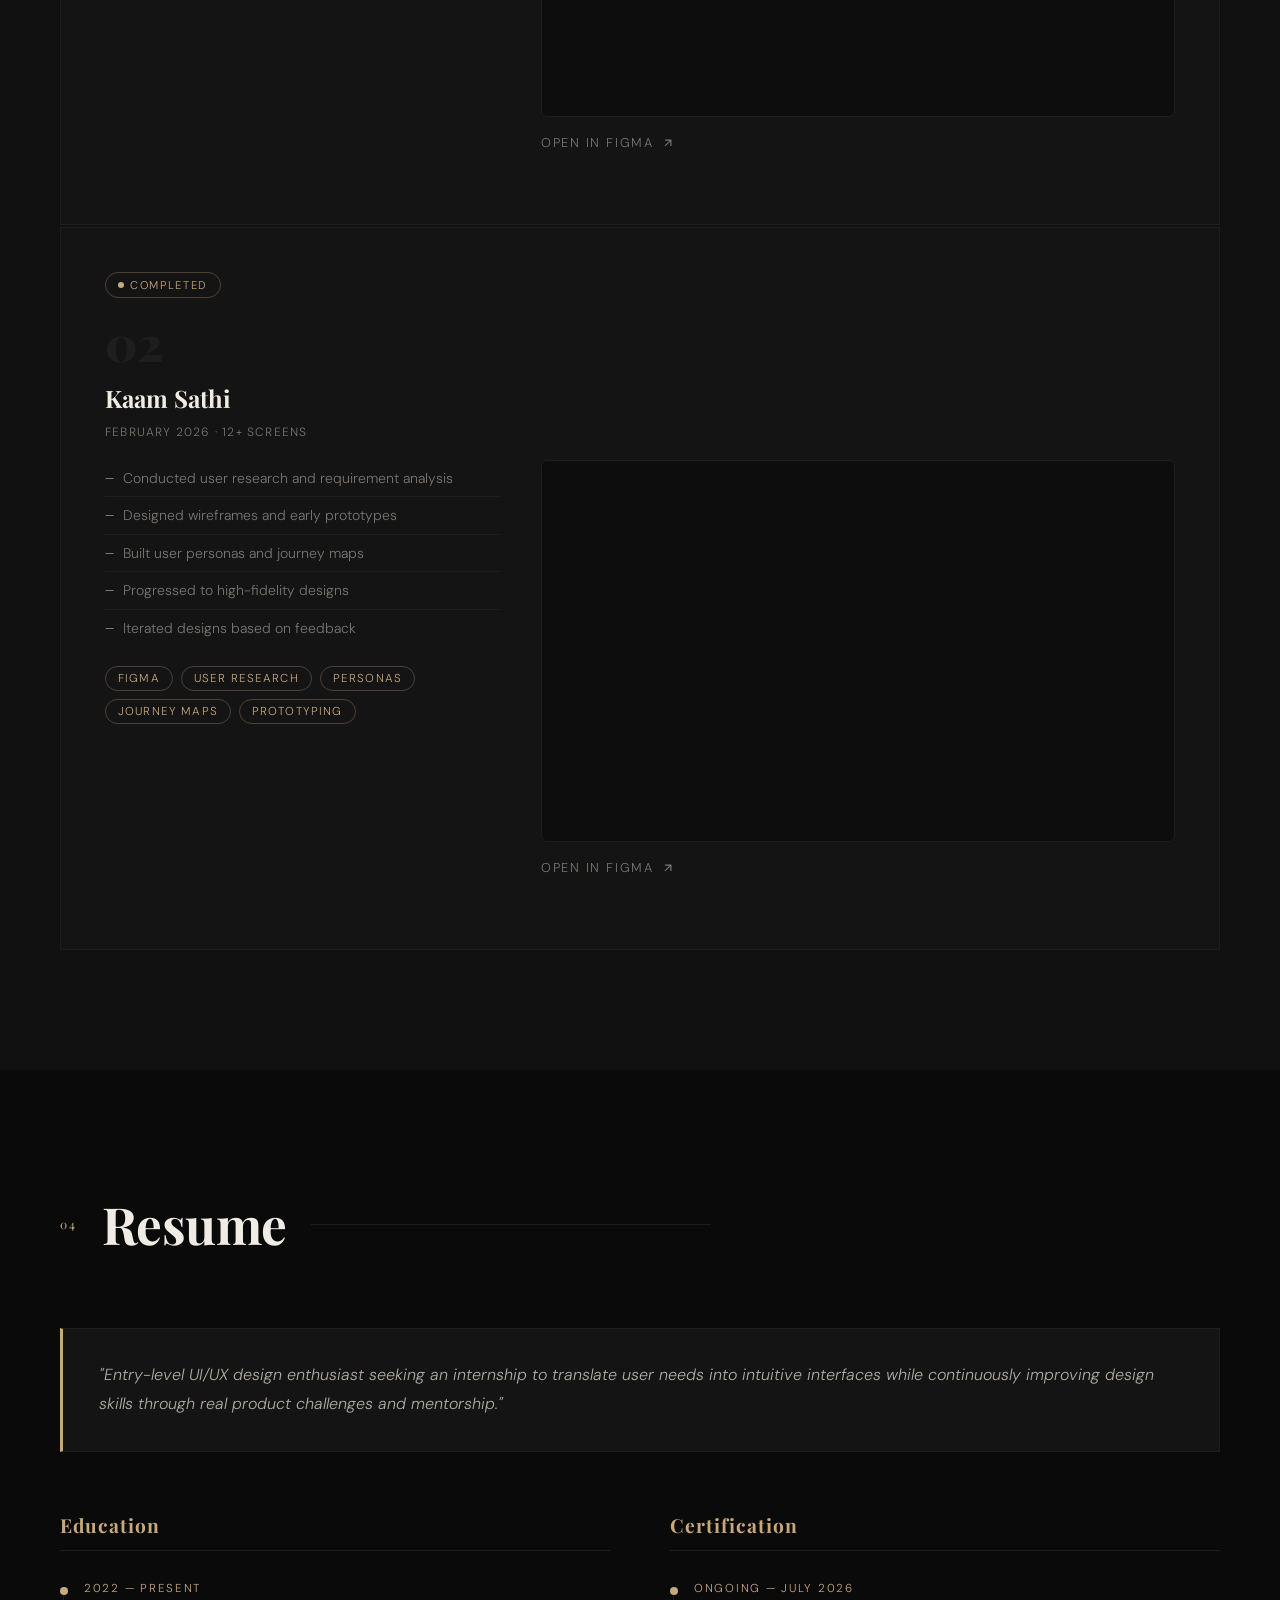
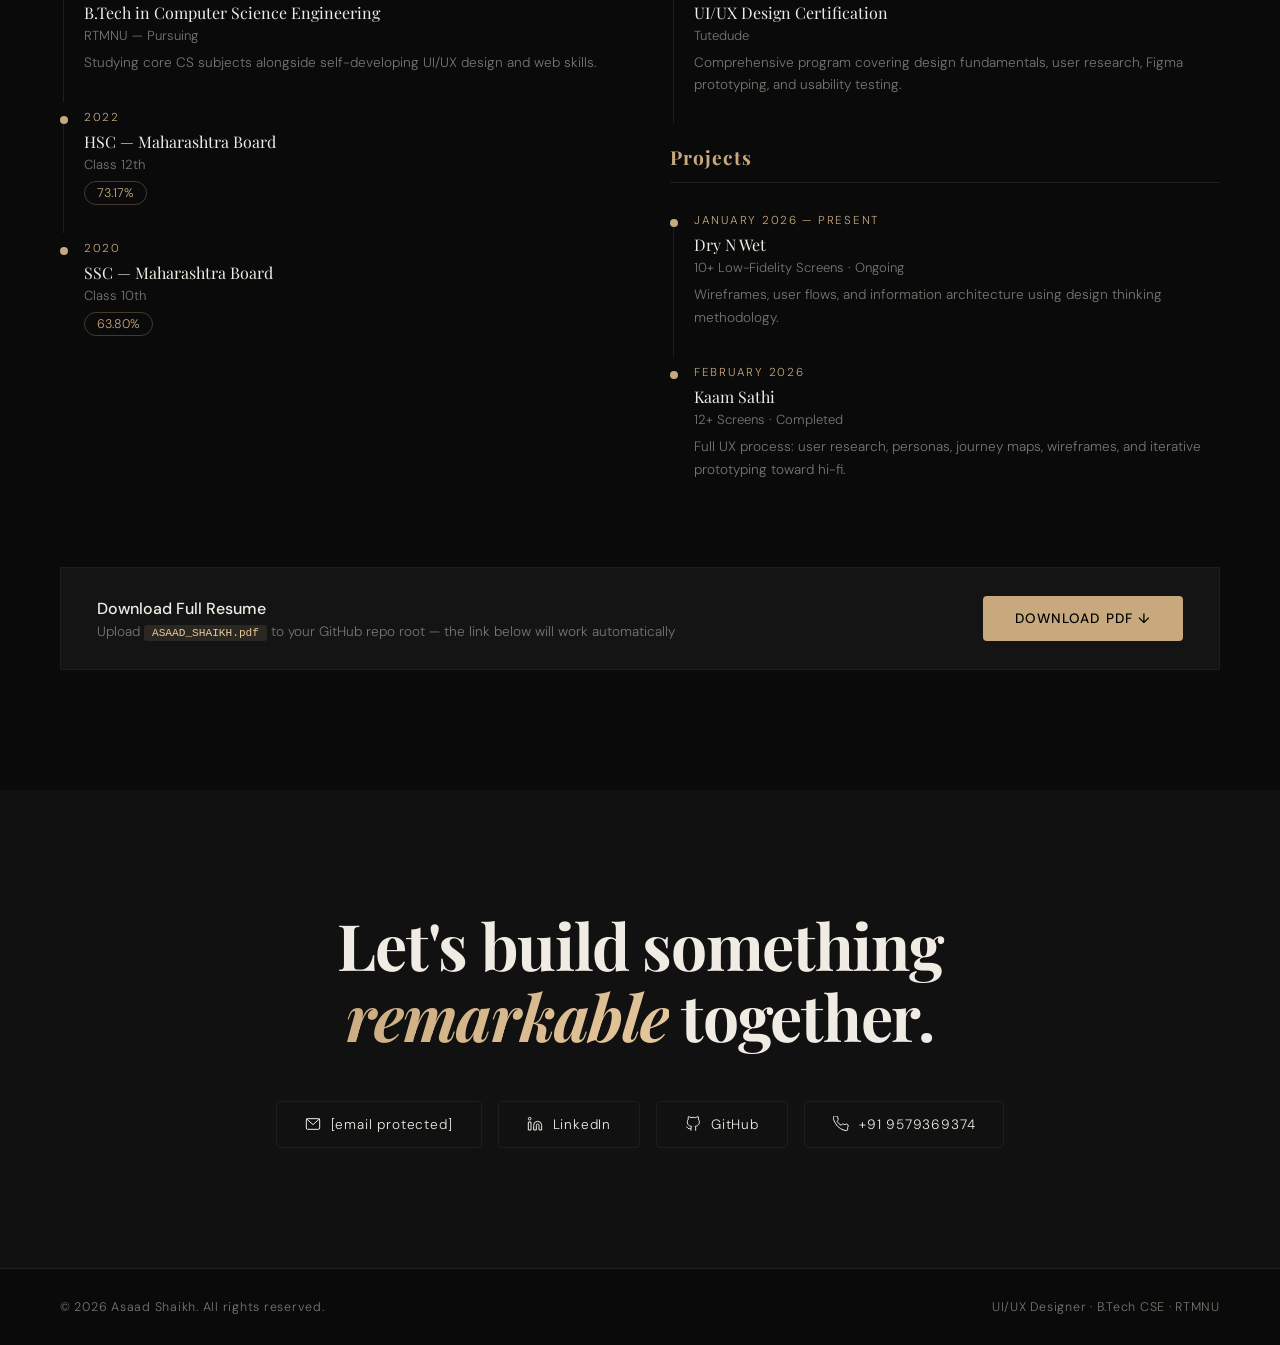
==== commit 526cf193: "Add files via upload" ====
--- a/index.html
+++ b/index.html
@@ -254,68 +254,89 @@
     <div class="section-line"></div>
   </div>
 
-  <div class="figma-guide reveal">
-    <div class="figma-guide-title">
-      <svg width="15" height="15" viewBox="0 0 38 57" fill="none"><path d="M19 28.5A9.5 9.5 0 1028.5 19 9.5 9.5 0 0019 28.5z" fill="#1ABCFE"/><path d="M9.5 47.5A9.5 9.5 0 0019 57V38H9.5a9.5 9.5 0 000 19z" fill="#0ACF83"/><path d="M0 19a9.5 9.5 0 009.5 9.5H19V9.5H9.5A9.5 9.5 0 000 19z" fill="#FF7262"/><path d="M9.5 0A9.5 9.5 0 009.5 19H19V0H9.5z" fill="#F24E1E"/><path d="M19 0h9.5a9.5 9.5 0 010 19H19V0z" fill="#FF7262"/></svg>
-      How to Link Your Figma Projects
-    </div>
-    <ol class="figma-guide-steps">
-      <li>In Figma, open your project → click <strong>Share</strong> (top right corner) → set access to <code>Anyone with the link → can view</code> → click <strong>Copy link</strong>.</li>
-      <li>In this HTML file, find the project card and replace <code>href="YOUR_FIGMA_LINK_HERE"</code> with your copied Figma URL. Save and push to GitHub.</li>
-      <li>To show a <strong>screen preview image</strong>: in Figma select your best screen → right-click → <strong>Copy as PNG</strong> → save as e.g. <code>dry-n-wet.png</code> → upload it to your GitHub repo → add <code>&lt;img src="./dry-n-wet.png"&gt;</code> inside the project card.</li>
-      <li>Want to <strong>embed Figma</strong> on a separate case study page? Use: <code>&lt;iframe style="border:none" src="https://www.figma.com/embed?embed_host=share&amp;url=YOUR_LINK" width="100%" height="600"&gt;&lt;/iframe&gt;</code></li>
-    </ol>
-  </div>
+
 
   <div class="projects-grid">
-    <div class="project-card reveal">
-      <div class="project-badge"><span class="dot"></span>Completed</div>
+    <div class="project-card reveal" style="grid-column: 1 / -1;">
+      <div class="project-badge ongoing"><span class="dot"></span>Ongoing</div>
       <div class="project-num">01</div>
       <h3>Dry N Wet</h3>
       <div class="project-date">January 2026 · 10+ Low-Fidelity Screens</div>
-      <ul>
-        <li>Created low-fidelity wireframes based on user needs and problem statements</li>
-        <li>Defined user flow and basic information architecture</li>
-        <li>Applied design thinking principles to structure layouts</li>
-      </ul>
-      <div class="project-tags">
-        <span class="tag">Figma</span>
-        <span class="tag">Wireframing</span>
-        <span class="tag">User Flow</span>
-        <span class="tag">Design Thinking</span>
-        <span class="tag">Lo-Fi</span>
-      </div>
-      <!-- 📌 STEP: Replace href below with your Figma share link -->
-      <a href="YOUR_FIGMA_LINK_HERE" target="_blank" class="project-link">
-        View in Figma
-        <svg width="14" height="14" viewBox="0 0 24 24" fill="none" stroke="currentColor" stroke-width="2"><path d="M7 17L17 7M7 7h10v10"/></svg>
-      </a>
-    </div>
-
-    <div class="project-card reveal">
-      <div class="project-badge ongoing"><span class="dot"></span>Ongoing</div>
+      <div style="display:grid;grid-template-columns:1fr 1.6fr;gap:40px;align-items:start;margin-bottom:28px;">
+        <div>
+          <ul style="margin-bottom:0;">
+            <li>Created low-fidelity wireframes based on user needs and problem statements</li>
+            <li>Defined user flow and basic information architecture</li>
+            <li>Applied design thinking principles to structure layouts</li>
+          </ul>
+          <div class="project-tags" style="margin-top:20px;margin-bottom:0;">
+            <span class="tag">Figma</span>
+            <span class="tag">Wireframing</span>
+            <span class="tag">User Flow</span>
+            <span class="tag">Design Thinking</span>
+            <span class="tag">Lo-Fi</span>
+          </div>
+        </div>
+        <div>
+          <div style="border:1px solid var(--border);border-radius:6px;overflow:hidden;background:#0d0d0d;">
+            <iframe
+              style="border:none;display:block;"
+              width="100%"
+              height="380"
+              src="https://embed.figma.com/design/nJDdaQfn2gQkHHpXnqqpz6/Assignment-5--Low-fidelity-?node-id=0-1&embed-host=share"
+              allowfullscreen
+            ></iframe>
+          </div>
+          <div style="margin-top:14px;">
+            <a href="https://www.figma.com/design/nJDdaQfn2gQkHHpXnqqpz6/Assignment-5--Low-fidelity-" target="_blank" class="project-link">
+              Open in Figma
+              <svg width="14" height="14" viewBox="0 0 24 24" fill="none" stroke="currentColor" stroke-width="2"><path d="M7 17L17 7M7 7h10v10"/></svg>
+            </a>
+          </div>
+        </div>
+      </div>
+    </div>
+
+    <div class="project-card reveal" style="grid-column: 1 / -1;">
+      <div class="project-badge"><span class="dot"></span>Completed</div>
       <div class="project-num">02</div>
       <h3>Kaam Sathi</h3>
-      <div class="project-date">February 2026 – Present · 12+ Screens</div>
-      <ul>
-        <li>Conducting user research and requirement analysis</li>
-        <li>Designing wireframes and early prototypes</li>
-        <li>Building user personas and journey maps</li>
-        <li>Progressing toward high-fidelity designs</li>
-        <li>Iterating designs based on feedback</li>
-      </ul>
-      <div class="project-tags">
-        <span class="tag">Figma</span>
-        <span class="tag">User Research</span>
-        <span class="tag">Personas</span>
-        <span class="tag">Journey Maps</span>
-        <span class="tag">Prototyping</span>
-      </div>
-      <!-- 📌 STEP: Replace href below with your Figma share link -->
-      <a href="YOUR_FIGMA_LINK_HERE" target="_blank" class="project-link">
-        View in Figma
-        <svg width="14" height="14" viewBox="0 0 24 24" fill="none" stroke="currentColor" stroke-width="2"><path d="M7 17L17 7M7 7h10v10"/></svg>
-      </a>
+      <div class="project-date">February 2026 · 12+ Screens</div>
+      <div style="display:grid;grid-template-columns:1fr 1.6fr;gap:40px;align-items:start;margin-bottom:28px;">
+        <div>
+          <ul style="margin-bottom:0;">
+            <li>Conducted user research and requirement analysis</li>
+            <li>Designed wireframes and early prototypes</li>
+            <li>Built user personas and journey maps</li>
+            <li>Progressed to high-fidelity designs</li>
+            <li>Iterated designs based on feedback</li>
+          </ul>
+          <div class="project-tags" style="margin-top:20px;margin-bottom:0;">
+            <span class="tag">Figma</span>
+            <span class="tag">User Research</span>
+            <span class="tag">Personas</span>
+            <span class="tag">Journey Maps</span>
+            <span class="tag">Prototyping</span>
+          </div>
+        </div>
+        <div>
+          <div style="border:1px solid var(--border);border-radius:6px;overflow:hidden;background:#0d0d0d;">
+            <iframe
+              style="border:none;display:block;"
+              width="100%"
+              height="380"
+              src="https://embed.figma.com/design/2pKvdCT7yjj8OeAQZNUQiC/Kaamsathi?node-id=0-1&embed-host=share"
+              allowfullscreen
+            ></iframe>
+          </div>
+          <div style="margin-top:14px;">
+            <a href="https://www.figma.com/design/2pKvdCT7yjj8OeAQZNUQiC/Kaamsathi" target="_blank" class="project-link">
+              Open in Figma
+              <svg width="14" height="14" viewBox="0 0 24 24" fill="none" stroke="currentColor" stroke-width="2"><path d="M7 17L17 7M7 7h10v10"/></svg>
+            </a>
+          </div>
+        </div>
+      </div>
     </div>
   </div>
 </section>
@@ -353,14 +374,7 @@
         <span class="timeline-pct">63.80%</span>
       </div>
 
-      <h3 style="margin-top:48px;">Soft Skills</h3>
-      <div class="soft-skills">
-        <span class="soft-pill">Communication</span>
-        <span class="soft-pill">Collaboration</span>
-        <span class="soft-pill">Feedback Adaptation</span>
-        <span class="soft-pill">Problem Solving</span>
-        <span class="soft-pill">Willingness to Learn</span>
-      </div>
+
     </div>
 
     <div class="resume-col reveal">
@@ -374,15 +388,15 @@
 
       <h3 style="margin-top:48px;">Projects</h3>
       <div class="timeline-item">
-        <div class="timeline-date">January 2026</div>
+        <div class="timeline-date">January 2026 — Present</div>
         <div class="timeline-title">Dry N Wet</div>
-        <div class="timeline-sub">10+ Low-Fidelity Screens · Completed</div>
+        <div class="timeline-sub">10+ Low-Fidelity Screens · Ongoing</div>
         <div class="timeline-desc">Wireframes, user flows, and information architecture using design thinking methodology.</div>
       </div>
       <div class="timeline-item">
-        <div class="timeline-date">February 2026 – Present</div>
+        <div class="timeline-date">February 2026</div>
         <div class="timeline-title">Kaam Sathi</div>
-        <div class="timeline-sub">12+ Screens · Ongoing</div>
+        <div class="timeline-sub">12+ Screens · Completed</div>
         <div class="timeline-desc">Full UX process: user research, personas, journey maps, wireframes, and iterative prototyping toward hi-fi.</div>
       </div>
     </div>
@@ -401,9 +415,9 @@
 <section id="contact">
   <h2 class="contact-intro reveal">Let's build something <em>remarkable</em> together.</h2>
   <div class="contact-links reveal">
-    <a href="mailto:asaadwork7866@gmail.com" class="contact-link">
+    <a href="/cdn-cgi/l/email-protection#c0a1b3a1a1a4b7afb2abf7f8f6f680a7ada1a9aceea3afad" class="contact-link">
       <svg width="16" height="16" viewBox="0 0 24 24" fill="none" stroke="currentColor" stroke-width="1.5"><rect x="2" y="4" width="20" height="16" rx="2"/><polyline points="22,4 12,13 2,4"/></svg>
-      asaadwork7866@gmail.com
+      <span class="__cf_email__" data-cfemail="a6c7d5c7c7c2d1c9d4cd919e9090e6c1cbc7cfca88c5c9cb">[email&#160;protected]</span>
     </a>
     <a href="https://www.linkedin.com/in/asaad-shaikh-71597124a/" target="_blank" class="contact-link">
       <svg width="16" height="16" viewBox="0 0 24 24" fill="none" stroke="currentColor" stroke-width="1.5"><path d="M16 8a6 6 0 016 6v7h-4v-7a2 2 0 00-2-2 2 2 0 00-2 2v7h-4v-7a6 6 0 016-6zM2 9h4v12H2z"/><circle cx="4" cy="4" r="2"/></svg>
@@ -425,7 +439,7 @@
   <span>UI/UX Designer · B.Tech CSE · RTMNU</span>
 </footer>
 
-<script>
+<script data-cfasync="false" src="/cdn-cgi/scripts/5c5dd728/cloudflare-static/email-decode.min.js"></script><script>
   const observer = new IntersectionObserver((entries) => {
     entries.forEach((entry, i) => {
       if (entry.isIntersecting) {
@@ -439,8 +453,7 @@
   const sections = document.querySelectorAll('section[id]');
   const navLinks = document.querySelectorAll('.nav-links a');
   window.addEventListener('scroll', () => {
-    let current = '';
-    sections.forEach(s => { if (window.scrollY >= s.offsetTop - 200) current = s.getAttribute('id'); });
+    let current = '';    sections.forEach(s => { if (window.scrollY >= s.offsetTop - 200) current = s.getAttribute('id'); });
     navLinks.forEach(a => { a.style.color = a.getAttribute('href') === '#' + current ? 'var(--accent)' : ''; });
   });
 </script>
